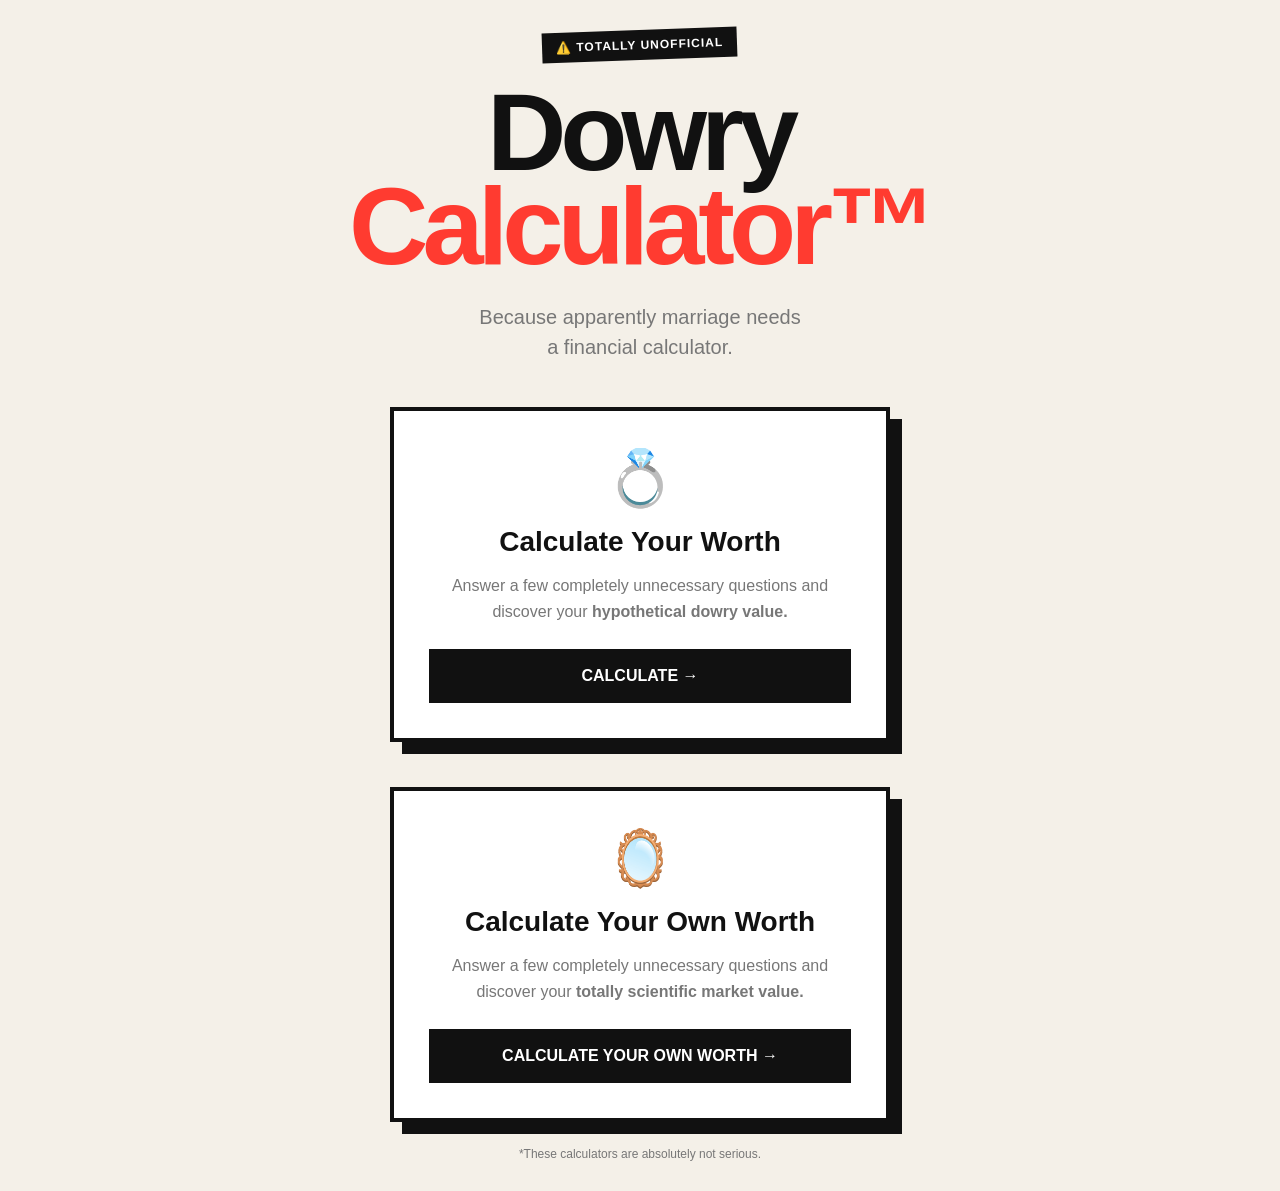
==== index.html @ a655a08d "updated" ====
<!DOCTYPE html>

<html lang="en">

<head>

    <meta charset="UTF-8">

    <meta name="viewport" content="width=device-width, initial-scale=1.0">

    <title>Dowry Calculator™</title>

    <link rel="stylesheet" href="style.css">

</head>

<body>

    <main class="container">


        <!-- LANDING PAGE -->

        <section id="landing" class="screen active">

            <div class="badge">
                ⚠️ TOTALLY UNOFFICIAL
            </div>

            <h1>
                Dowry<br>
                <span>Calculator™</span>
            </h1>

            <p class="subtitle">
                Because apparently marriage needs<br>
                a financial calculator.
            </p>


            <!-- DOWRY CALCULATOR CARD -->

            <div class="calculator-card">

                <div class="card-icon">
                    💍
                </div>

                <h2>
                    Calculate Your Worth
                </h2>

                <p>
                    Answer a few completely unnecessary questions

                    and discover your
                    <strong>hypothetical dowry value.</strong>
                </p>

                <button id="startBtn" class="primary-btn">
                    CALCULATE →
                </button>

            </div>


            <!-- FIND YOUR OWN WORTH CARD -->

            <div class="calculator-card">

                <div class="card-icon">
                    🪞
                </div>

                <h2>
                    Calculate Your Own Worth
                </h2>

                <p>
                    Answer a few completely unnecessary questions
                    and discover your
                    <strong>totally scientific market value.</strong>
                </p>

               <a href="./worth/index.html" class="primary-btn">
    CALCULATE YOUR OWN WORTH →
</a>

            </div>


            <p class="disclaimer">
                *These calculators are absolutely not serious.
            </p>

        </section>



        <!-- QUESTION PAGE -->

        <section id="quiz" class="screen">

            <div class="quiz-header">

                <span id="questionNumber">
                    01
                </span>

                <span id="progressText">
                    Question 1 of 5
                </span>

            </div>


            <div class="progress-bar">

                <div id="progress"></div>

            </div>


            <div class="question-card">

                <p class="question-category">
                    PERSONAL INFORMATION
                </p>

                <h2 id="question">
                    What is your profession?
                </h2>

                <div id="answers" class="answers">
                    <!-- Answers generated by JavaScript -->
                </div>

            </div>

        </section>



        <!-- CALCULATING PAGE -->

        <section id="calculating" class="screen">

            <div class="loading-icon">
                💰
            </div>

            <h2>
                Calculating...
            </h2>

            <div class="terminal">

                <p id="calculationText">
                    Initializing Dowry Engine...
                </p>

            </div>

            <div class="fake-progress">

                <div id="fakeProgress"></div>

            </div>

        </section>



        <!-- RESULT PAGE -->

        <section id="result" class="screen">

            <div class="result-card">

                <p class="result-label">
                    YOUR CALCULATED DOWRY
                </p>

                <div id="amount" class="amount">
                    ₹0
                </div>

                <p class="result-subtitle">

                    Congratulations. We have successfully
                    turned marriage into an Excel spreadsheet.

                </p>

                <div id="resultDetails" class="result-details">
                    <!-- Generated by JS -->
                </div>

                <button id="revealBtn" class="primary-btn">
                    WAIT... WHAT? →
                </button>

            </div>

        </section>



        <!-- FINAL REVEAL -->

        <section id="reveal" class="screen">

            <div class="reveal-content">

                <div class="warning">
                    🚨
                </div>

                <p class="small-title">
                    HOLD ON.
                </p>

                <h1>

                    You just<br>

                    calculated the<br>

                    <span>price of a human being.</span>

                </h1>


                <div class="final-message">

                    <h2>
                        ₹0
                    </h2>

                    <p>
                        That's the only acceptable dowry.
                    </p>

                </div>


                <p class="legal">

                    Dowry is illegal in India under the
                    Dowry Prohibition Act, 1961.

                </p>


                <button
                    onclick="location.reload()"
                    class="secondary-btn">

                    CALCULATE AGAIN

                </button>

            </div>

        </section>


    </main>


    <script src="script.js"></script>

</body>

</html>
---- style.css ----
* {
    margin: 0;
    padding: 0;
    box-sizing: border-box;
}

:root {
    --bg: #f4f0e8;
    --black: #111111;
    --white: #ffffff;
    --red: #ff3b30;
    --yellow: #ffd60a;
    --gray: #777777;
}

body {
    font-family: Arial, Helvetica, sans-serif;
    background: var(--bg);
    color: var(--black);
    min-height: 100vh;
}

.container {
    min-height: 100vh;
    display: flex;
    justify-content: center;
    align-items: center;
    padding: 30px;
}

.screen {
    display: none;
    width: 100%;
    max-width: 850px;
    text-align: center;
}

.screen.active {
    display: block;
}


/* LANDING */

.badge {
    display: inline-block;
    background: var(--black);
    color: var(--white);
    padding: 8px 14px;
    font-size: 12px;
    font-weight: bold;
    letter-spacing: 1px;
    margin-bottom: 25px;
    transform: rotate(-2deg);
}

h1 {
    font-size: clamp(55px, 10vw, 110px);
    line-height: 0.85;
    font-weight: 900;
    letter-spacing: -6px;
}

h1 span {
    color: var(--red);
}

.subtitle {
    margin-top: 30px;
    font-size: 20px;
    line-height: 1.5;
    color: var(--gray);
}

.calculator-card {
    background: var(--white);
    border: 4px solid var(--black);
    box-shadow: 12px 12px 0 var(--black);
    max-width: 500px;
    margin: 45px auto 25px;
    padding: 35px;
}

.card-icon {
    font-size: 55px;
    margin-bottom: 15px;
}

.calculator-card h2 {
    font-size: 28px;
    margin-bottom: 15px;
}

.calculator-card p {
    color: var(--gray);
    line-height: 1.6;
}

.primary-btn {
    margin-top: 25px;
    width: 100%;
    padding: 18px;
    background: var(--black);
    color: var(--white);
    border: none;
    font-size: 16px;
    font-weight: bold;
    cursor: pointer;
    transition: 0.15s ease;
}

.primary-btn:hover {
    background: var(--red);
    transform: translateY(-3px);
}

.disclaimer {
    color: var(--gray);
    font-size: 12px;
}


/* QUIZ */

.quiz-header {
    display: flex;
    justify-content: space-between;
    font-weight: bold;
    margin-bottom: 12px;
}

#questionNumber {
    font-size: 35px;
}

#progressText {
    color: var(--gray);
    align-self: center;
}

.progress-bar,
.fake-progress {
    width: 100%;
    height: 10px;
    background: #d6d1c7;
    margin-bottom: 50px;
    overflow: hidden;
}

#progress,
#fakeProgress {
    height: 100%;
    width: 20%;
    background: var(--black);
    transition: width 0.4s ease;
}

.question-card {
    background: var(--white);
    border: 4px solid var(--black);
    padding: 50px;
    box-shadow: 12px 12px 0 var(--black);
}

.question-category {
    font-size: 12px;
    font-weight: bold;
    color: var(--red);
    letter-spacing: 2px;
    margin-bottom: 20px;
}

.question-card h2 {
    font-size: clamp(30px, 5vw, 50px);
    margin-bottom: 40px;
}

.answers {
    display: grid;
    gap: 14px;
}

.answer-btn {
    padding: 18px;
    border: 3px solid var(--black);
    background: var(--white);
    text-align: left;
    font-size: 17px;
    font-weight: bold;
    cursor: pointer;
    transition: 0.15s ease;
}

.answer-btn:hover {
    background: var(--yellow);
    transform: translateX(6px);
}


/* CALCULATING */

.loading-icon {
    font-size: 80px;
    animation: bounce 0.8s infinite alternate;
}

@keyframes bounce {
    from {
        transform: translateY(0);
    }

    to {
        transform: translateY(-20px);
    }
}

#calculating h2 {
    font-size: 45px;
    margin: 25px 0;
}

.terminal {
    background: var(--black);
    color: #00ff66;
    padding: 25px;
    max-width: 600px;
    margin: auto;
    text-align: left;
    font-family: monospace;
    min-height: 60px;
}

.fake-progress {
    max-width: 600px;
    margin: 25px auto;
}

#fakeProgress {
    width: 0%;
    background: var(--red);
}


/* RESULT */

.result-card {
    background: var(--white);
    border: 4px solid var(--black);
    padding: 50px;
    box-shadow: 15px 15px 0 var(--black);
}

.result-label {
    font-size: 13px;
    font-weight: bold;
    letter-spacing: 3px;
    color: var(--gray);
}

.amount {
    font-size: clamp(55px, 12vw, 120px);
    font-weight: 900;
    margin: 20px 0;
    color: var(--red);
}

.result-subtitle {
    color: var(--gray);
    font-size: 18px;
}

.result-details {
    margin: 30px auto;
    max-width: 450px;
    text-align: left;
}

.detail {
    padding: 12px 0;
    border-bottom: 2px solid #ddd;
    display: flex;
    justify-content: space-between;
}


/* REVEAL */

#reveal {
    background: var(--black);
    color: var(--white);
    min-height: 90vh;
    padding: 50px 30px;
    align-items: center;
    justify-content: center;
}

#reveal.active {
    display: flex;
}

.warning {
    font-size: 70px;
    margin-bottom: 20px;
}

.small-title {
    color: var(--yellow);
    font-weight: bold;
    letter-spacing: 5px;
    margin-bottom: 25px;
}

.reveal-content h1 {
    font-size: clamp(45px, 8vw, 90px);
    letter-spacing: -4px;
}

.reveal-content h1 span {
    color: var(--red);
}

.final-message {
    margin: 45px auto;
    padding: 30px;
    max-width: 450px;
    border: 3px solid var(--white);
}

.final-message h2 {
    font-size: 70px;
    color: var(--yellow);
}

.final-message p {
    margin-top: 10px;
    font-size: 18px;
}

.legal {
    color: #aaa;
    max-width: 600px;
    margin: auto;
    line-height: 1.6;
}

.secondary-btn {
    margin-top: 30px;
    padding: 15px 25px;
    background: var(--white);
    color: var(--black);
    border: none;
    font-weight: bold;
    cursor: pointer;
}

.secondary-btn:hover {
    background: var(--yellow);
}


/* MOBILE */

@media (max-width: 600px) {

    .container {
        padding: 20px;
    }

    h1 {
        letter-spacing: -3px;
    }

    .calculator-card,
    .question-card,
    .result-card {
        padding: 25px;
        box-shadow: 7px 7px 0 var(--black);
    }

    .question-card h2 {
        margin-bottom: 25px;
    }

    .reveal-content h1 {
        letter-spacing: -2px;
    }
}

/* FIND YOUR OWN WORTH */

.worth-header {
    margin-bottom: 40px;
}

.worth-card {
    background: var(--white);
    border: 4px solid var(--black);
    box-shadow: 12px 12px 0 var(--black);
    max-width: 550px;
    margin: 0 auto 25px;
    padding: 40px;
}

.worth-icon {
    font-size: 65px;
    margin-bottom: 20px;
}

.worth-card h2 {
    font-size: 32px;
    margin-bottom: 15px;
}

.worth-card p {
    color: var(--gray);
    line-height: 1.6;
}

#worthResult .result-card {
    max-width: 700px;
    margin: auto;
}

@media (max-width: 600px) {

    .worth-card {
        padding: 25px;
        box-shadow: 7px 7px 0 var(--black);
    }

}
.primary-btn {
    display: block;
    text-decoration: none;
    text-align: center;
}
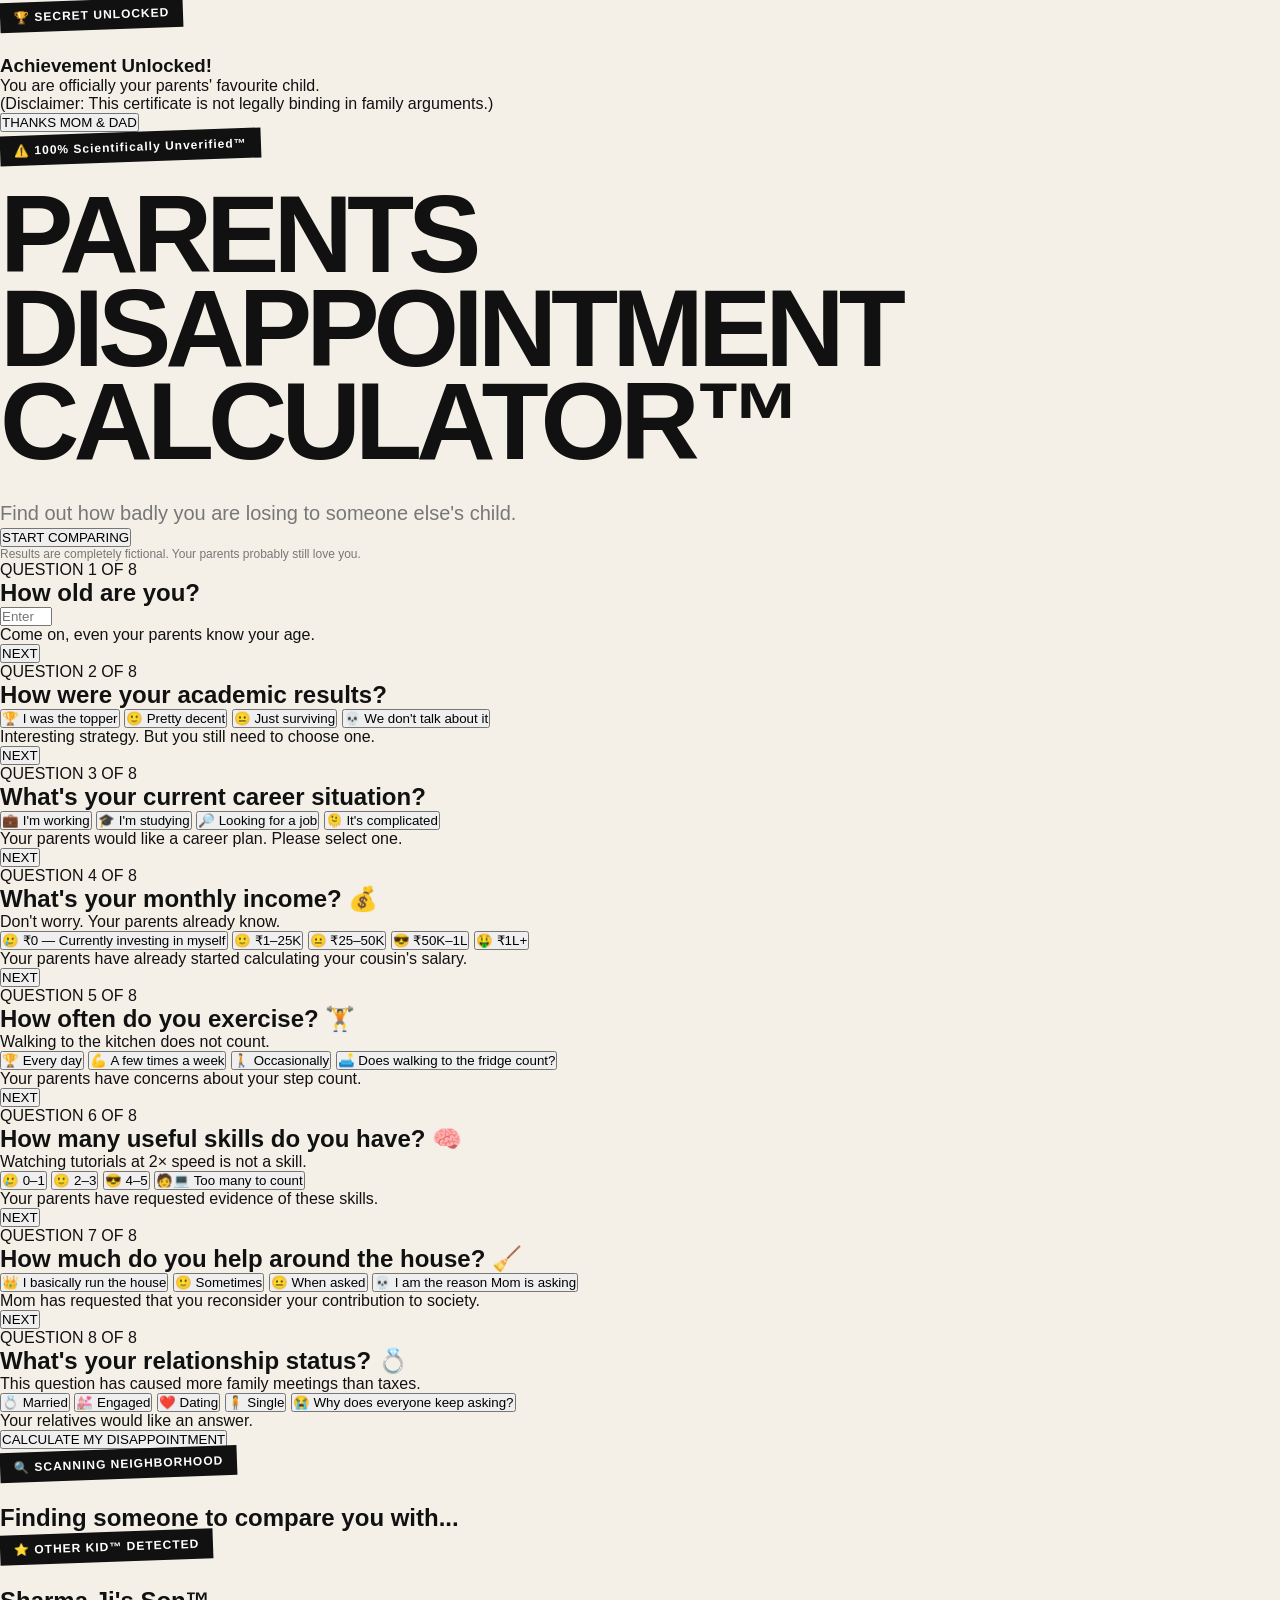
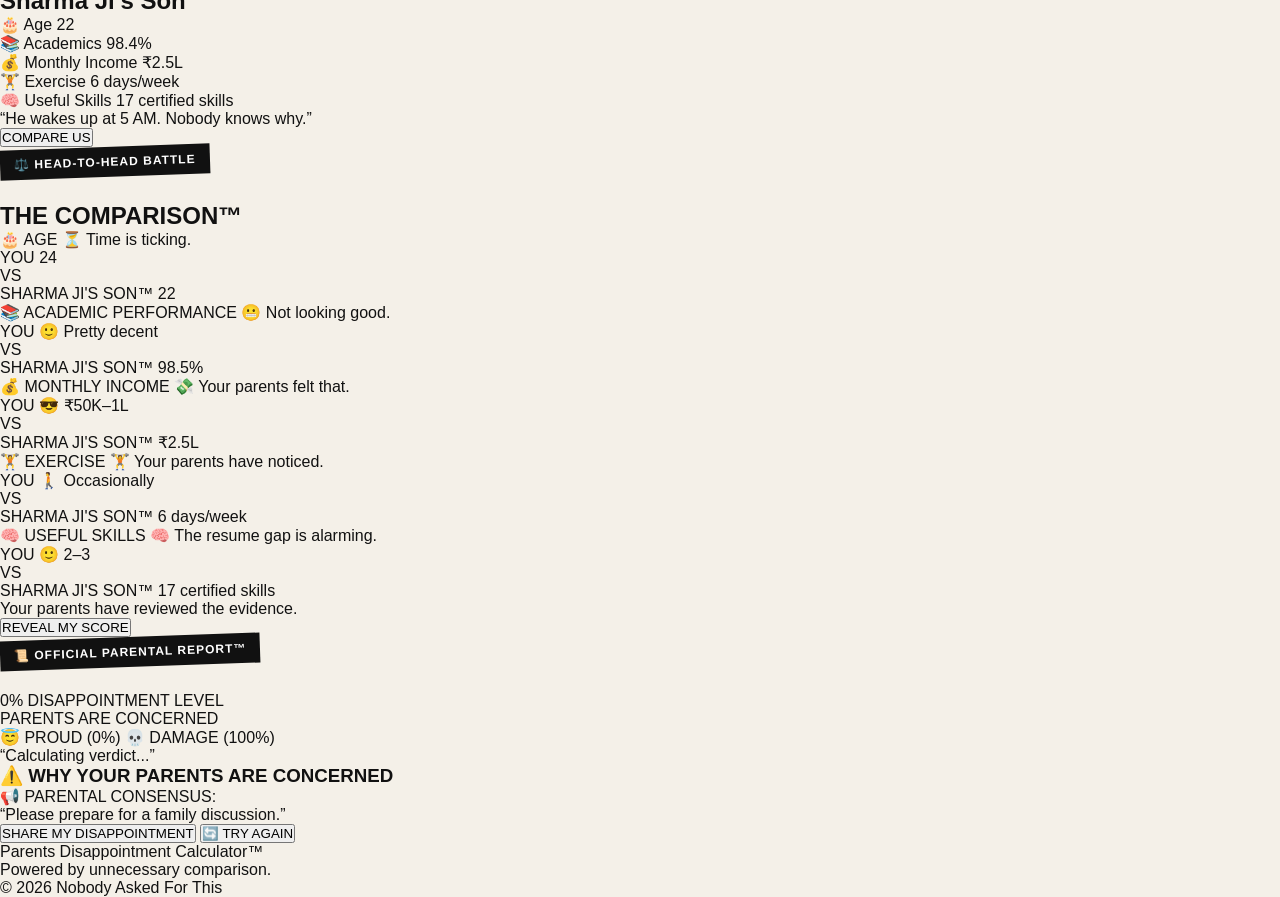
==== commit 6e5a6a17: "Updated index" ====
--- a/index.html
+++ b/index.html
@@ -1,276 +1,683 @@
 <!DOCTYPE html>
-
 <html lang="en">
-
 <head>
-
     <meta charset="UTF-8">
-
-    <meta name="viewport" content="width=device-width, initial-scale=1.0">
-
-    <title>Dowry Calculator™</title>
-
+    <meta name="viewport" content="width=device-width, initial-scale=1.0, maximum-scale=5.0">
+    <meta name="description" content="Parents Disappointment Calculator™ - Find out how badly you are losing to Sharma Ji's son.">
+    <title>Parents Disappointment Calculator™</title>
+    <!-- Chunky Brutalist Typography from Google Fonts with instant fallbacks -->
+    <link rel="preconnect" href="https://fonts.googleapis.com">
+    <link rel="preconnect" href="https://fonts.gstatic.com" crossorigin>
+    <link href="https://fonts.googleapis.com/css2?family=Archivo+Black&family=Plus+Jakarta+Sans:wght@600;700;800;900&display=swap" rel="stylesheet">
     <link rel="stylesheet" href="style.css">
-
+    <script src="script.js" defer></script>
 </head>
-
 <body>
-
-    <main class="container">
-
-
-        <!-- LANDING PAGE -->
-
-        <section id="landing" class="screen active">
-
+    <!-- Toast Notification Container -->
+    <div id="toast-container" class="toast-container" aria-live="polite" aria-atomic="true"></div>
+
+    <!-- Easter Egg Modal -->
+    <div id="easter-egg-modal" class="modal-backdrop hidden" role="dialog" aria-modal="true" aria-labelledby="easter-title">
+        <div class="modal-card">
             <div class="badge">
-                ⚠️ TOTALLY UNOFFICIAL
-            </div>
-
-            <h1>
-                Dowry<br>
-                <span>Calculator™</span>
+                <span class="badge-icon">🏆</span>
+                <span>SECRET UNLOCKED</span>
+            </div>
+            <h3 id="easter-title" class="easter-title">Achievement Unlocked!</h3>
+            <p class="easter-text">You are officially your parents' favourite child.</p>
+            <p class="easter-subtext">(Disclaimer: This certificate is not legally binding in family arguments.)</p>
+            <button id="close-modal-btn" class="btn-primary modal-close-btn" type="button">
+                THANKS MOM & DAD
+            </button>
+        </div>
+    </div>
+
+    <!-- Main Card Container -->
+    <main class="card">
+        
+        <!-- ================= 1. LANDING PAGE VIEW ================= -->
+        <section id="landing-view" class="view">
+            <!-- Small badge at the top -->
+            <div class="badge">
+                <span class="badge-icon">⚠️</span>
+                <span>100% Scientifically Unverified™</span>
+            </div>
+
+            <!-- Main heading (Clickable for Easter Egg) -->
+            <h1 id="main-brand-title" class="heading clickable-brand" title="Click 5 times for a secret...">
+                PARENTS DISAPPOINTMENT CALCULATOR™
             </h1>
 
-            <p class="subtitle">
-                Because apparently marriage needs<br>
-                a financial calculator.
-            </p>
-
-
-            <!-- DOWRY CALCULATOR CARD -->
-
-            <div class="calculator-card">
-
-                <div class="card-icon">
-                    💍
-                </div>
-
-                <h2>
-                    Calculate Your Worth
-                </h2>
-
-                <p>
-                    Answer a few completely unnecessary questions
-
-                    and discover your
-                    <strong>hypothetical dowry value.</strong>
+            <!-- Subtitle -->
+            <p class="subtitle">Find out how badly you are losing to someone else's child.</p>
+
+            <!-- Large primary button -->
+            <div class="button-wrapper">
+                <button id="start-btn" class="btn-primary" type="button">
+                    START COMPARING
+                </button>
+            </div>
+
+            <!-- Small disclaimer near the bottom -->
+            <p class="disclaimer">
+                Results are completely fictional. Your parents probably still love you.
+            </p>
+        </section>
+
+        <!-- ================= 2. QUESTION 1 VIEW ================= -->
+        <section id="q1-view" class="view hidden">
+            <!-- Progress indicator -->
+            <div class="progress-badge">QUESTION 1 OF 8</div>
+
+            <!-- Main question -->
+            <h2 class="question-title">How old are you?</h2>
+
+            <!-- Numeric Input Area -->
+            <div class="input-group">
+                <input 
+                    type="number" 
+                    id="age-input" 
+                    class="text-input" 
+                    placeholder="Enter your age" 
+                    min="1" 
+                    max="120"
+                    inputmode="numeric"
+                    aria-label="Your Age"
+                />
+                
+                <!-- Friendly error message -->
+                <p id="q1-error" class="error-msg hidden" role="alert">
+                    Come on, even your parents know your age.
                 </p>
-
-                <button id="startBtn" class="primary-btn">
-                    CALCULATE →
-                </button>
-
-            </div>
-
-
-            <!-- FIND YOUR OWN WORTH CARD -->
-
-            <div class="calculator-card">
-
-                <div class="card-icon">
-                    🪞
-                </div>
-
-                <h2>
-                    Calculate Your Own Worth
-                </h2>
-
-                <p>
-                    Answer a few completely unnecessary questions
-                    and discover your
-                    <strong>totally scientific market value.</strong>
+            </div>
+
+            <!-- Next button for Q1 -->
+            <div class="button-wrapper">
+                <button id="q1-next-btn" class="btn-primary" type="button">
+                    NEXT
+                </button>
+            </div>
+        </section>
+
+        <!-- ================= 3. QUESTION 2 VIEW ================= -->
+        <section id="q2-view" class="view hidden">
+            <!-- Progress indicator -->
+            <div class="progress-badge">QUESTION 2 OF 8</div>
+
+            <!-- Main question -->
+            <h2 class="question-title">How were your academic results?</h2>
+
+            <!-- Selectable Option Cards -->
+            <div class="options-container" id="academics-options" role="radiogroup" aria-label="Academic Results">
+                <button type="button" class="option-card" data-value="🏆 I was the topper" role="radio" aria-checked="false">
+                    <span class="option-icon">🏆</span>
+                    <span class="option-label">I was the topper</span>
+                </button>
+
+                <button type="button" class="option-card" data-value="🙂 Pretty decent" role="radio" aria-checked="false">
+                    <span class="option-icon">🙂</span>
+                    <span class="option-label">Pretty decent</span>
+                </button>
+
+                <button type="button" class="option-card" data-value="😐 Just surviving" role="radio" aria-checked="false">
+                    <span class="option-icon">😐</span>
+                    <span class="option-label">Just surviving</span>
+                </button>
+
+                <button type="button" class="option-card" data-value="💀 We don't talk about it" role="radio" aria-checked="false">
+                    <span class="option-icon">💀</span>
+                    <span class="option-label">We don't talk about it</span>
+                </button>
+            </div>
+
+            <!-- Error message for Q2 -->
+            <p id="q2-error" class="error-msg hidden" role="alert">
+                Interesting strategy. But you still need to choose one.
+            </p>
+
+            <!-- Next button for Q2 -->
+            <div class="button-wrapper">
+                <button id="q2-next-btn" class="btn-primary" type="button">
+                    NEXT
+                </button>
+            </div>
+        </section>
+
+        <!-- ================= 4. QUESTION 3 VIEW ================= -->
+        <section id="q3-view" class="view hidden">
+            <!-- Progress indicator -->
+            <div class="progress-badge">QUESTION 3 OF 8</div>
+
+            <!-- Main question -->
+            <h2 class="question-title">What's your current career situation?</h2>
+
+            <!-- Selectable Option Cards -->
+            <div class="options-container" id="career-options" role="radiogroup" aria-label="Career Situation">
+                <button type="button" class="option-card" data-value="💼 I'm working" role="radio" aria-checked="false">
+                    <span class="option-icon">💼</span>
+                    <span class="option-label">I'm working</span>
+                </button>
+
+                <button type="button" class="option-card" data-value="🎓 I'm studying" role="radio" aria-checked="false">
+                    <span class="option-icon">🎓</span>
+                    <span class="option-label">I'm studying</span>
+                </button>
+
+                <button type="button" class="option-card" data-value="🔎 Looking for a job" role="radio" aria-checked="false">
+                    <span class="option-icon">🔎</span>
+                    <span class="option-label">Looking for a job</span>
+                </button>
+
+                <button type="button" class="option-card" data-value="🫠 It's complicated" role="radio" aria-checked="false">
+                    <span class="option-icon">🫠</span>
+                    <span class="option-label">It's complicated</span>
+                </button>
+            </div>
+
+            <!-- Error message for Q3 -->
+            <p id="q3-error" class="error-msg hidden" role="alert">
+                Your parents would like a career plan. Please select one.
+            </p>
+
+            <!-- Next button for Q3 -->
+            <div class="button-wrapper">
+                <button id="q3-next-btn" class="btn-primary" type="button">
+                    NEXT
+                </button>
+            </div>
+        </section>
+
+        <!-- ================= 5. QUESTION 4 VIEW ================= -->
+        <section id="q4-view" class="view hidden">
+            <!-- Progress indicator -->
+            <div class="progress-badge">QUESTION 4 OF 8</div>
+
+            <!-- Main question -->
+            <h2 class="question-title">What's your monthly income? 💰</h2>
+            <p class="question-microcopy">Don't worry. Your parents already know.</p>
+
+            <!-- Selectable Option Cards -->
+            <div class="options-container" id="income-options" role="radiogroup" aria-label="Monthly Income">
+                <button type="button" class="option-card" data-value="🥲 ₹0 — Currently investing in myself" role="radio" aria-checked="false">
+                    <span class="option-icon">🥲</span>
+                    <span class="option-label">₹0 — Currently investing in myself</span>
+                </button>
+
+                <button type="button" class="option-card" data-value="🙂 ₹1–25K" role="radio" aria-checked="false">
+                    <span class="option-icon">🙂</span>
+                    <span class="option-label">₹1–25K</span>
+                </button>
+
+                <button type="button" class="option-card" data-value="😐 ₹25–50K" role="radio" aria-checked="false">
+                    <span class="option-icon">😐</span>
+                    <span class="option-label">₹25–50K</span>
+                </button>
+
+                <button type="button" class="option-card" data-value="😎 ₹50K–1L" role="radio" aria-checked="false">
+                    <span class="option-icon">😎</span>
+                    <span class="option-label">₹50K–1L</span>
+                </button>
+
+                <button type="button" class="option-card" data-value="🤑 ₹1L+" role="radio" aria-checked="false">
+                    <span class="option-icon">🤑</span>
+                    <span class="option-label">₹1L+</span>
+                </button>
+            </div>
+
+            <!-- Error message for Q4 -->
+            <p id="q4-error" class="error-msg hidden" role="alert">
+                Your parents have already started calculating your cousin's salary.
+            </p>
+
+            <!-- Next button for Q4 -->
+            <div class="button-wrapper">
+                <button id="q4-next-btn" class="btn-primary" type="button">
+                    NEXT
+                </button>
+            </div>
+        </section>
+
+        <!-- ================= 6. QUESTION 5 VIEW ================= -->
+        <section id="q5-view" class="view hidden">
+            <!-- Progress indicator -->
+            <div class="progress-badge">QUESTION 5 OF 8</div>
+
+            <!-- Main question -->
+            <h2 class="question-title">How often do you exercise? 🏋️</h2>
+            <p class="question-microcopy">Walking to the kitchen does not count.</p>
+
+            <!-- Selectable Option Cards -->
+            <div class="options-container" id="fitness-options" role="radiogroup" aria-label="Exercise Frequency">
+                <button type="button" class="option-card" data-value="🏆 Every day" role="radio" aria-checked="false">
+                    <span class="option-icon">🏆</span>
+                    <span class="option-label">Every day</span>
+                </button>
+
+                <button type="button" class="option-card" data-value="💪 A few times a week" role="radio" aria-checked="false">
+                    <span class="option-icon">💪</span>
+                    <span class="option-label">A few times a week</span>
+                </button>
+
+                <button type="button" class="option-card" data-value="🚶 Occasionally" role="radio" aria-checked="false">
+                    <span class="option-icon">🚶</span>
+                    <span class="option-label">Occasionally</span>
+                </button>
+
+                <button type="button" class="option-card" data-value="🛋️ Does walking to the fridge count?" role="radio" aria-checked="false">
+                    <span class="option-icon">🛋️</span>
+                    <span class="option-label">Does walking to the fridge count?</span>
+                </button>
+            </div>
+
+            <!-- Error message for Q5 -->
+            <p id="q5-error" class="error-msg hidden" role="alert">
+                Your parents have concerns about your step count.
+            </p>
+
+            <!-- Next button for Q5 -->
+            <div class="button-wrapper">
+                <button id="q5-next-btn" class="btn-primary" type="button">
+                    NEXT
+                </button>
+            </div>
+        </section>
+
+        <!-- ================= 7. QUESTION 6 VIEW ================= -->
+        <section id="q6-view" class="view hidden">
+            <!-- Progress indicator -->
+            <div class="progress-badge">QUESTION 6 OF 8</div>
+
+            <!-- Main question -->
+            <h2 class="question-title">How many useful skills do you have? 🧠</h2>
+            <p class="question-microcopy">Watching tutorials at 2× speed is not a skill.</p>
+
+            <!-- Selectable Option Cards -->
+            <div class="options-container" id="skills-options" role="radiogroup" aria-label="Useful Skills">
+                <button type="button" class="option-card" data-value="🥲 0–1" role="radio" aria-checked="false">
+                    <span class="option-icon">🥲</span>
+                    <span class="option-label">0–1</span>
+                </button>
+
+                <button type="button" class="option-card" data-value="🙂 2–3" role="radio" aria-checked="false">
+                    <span class="option-icon">🙂</span>
+                    <span class="option-label">2–3</span>
+                </button>
+
+                <button type="button" class="option-card" data-value="😎 4–5" role="radio" aria-checked="false">
+                    <span class="option-icon">😎</span>
+                    <span class="option-label">4–5</span>
+                </button>
+
+                <button type="button" class="option-card" data-value="🧑💻 Too many to count" role="radio" aria-checked="false">
+                    <span class="option-icon">🧑💻</span>
+                    <span class="option-label">Too many to count</span>
+                </button>
+            </div>
+
+            <!-- Error message for Q6 -->
+            <p id="q6-error" class="error-msg hidden" role="alert">
+                Your parents have requested evidence of these skills.
+            </p>
+
+            <!-- Next button for Q6 -->
+            <div class="button-wrapper">
+                <button id="q6-next-btn" class="btn-primary" type="button">
+                    NEXT
+                </button>
+            </div>
+        </section>
+
+        <!-- ================= 8. QUESTION 7 VIEW ================= -->
+        <section id="q7-view" class="view hidden">
+            <!-- Progress indicator -->
+            <div class="progress-badge">QUESTION 7 OF 8</div>
+
+            <!-- Main question -->
+            <h2 class="question-title">How much do you help around the house? 🧹</h2>
+
+            <!-- Selectable Option Cards -->
+            <div class="options-container" id="household-options" role="radiogroup" aria-label="Household Help">
+                <button type="button" class="option-card" data-value="👑 I basically run the house" role="radio" aria-checked="false">
+                    <span class="option-icon">👑</span>
+                    <span class="option-label">I basically run the house</span>
+                </button>
+
+                <button type="button" class="option-card" data-value="🙂 Sometimes" role="radio" aria-checked="false">
+                    <span class="option-icon">🙂</span>
+                    <span class="option-label">Sometimes</span>
+                </button>
+
+                <button type="button" class="option-card" data-value="😐 When asked" role="radio" aria-checked="false">
+                    <span class="option-icon">😐</span>
+                    <span class="option-label">When asked</span>
+                </button>
+
+                <button type="button" class="option-card" data-value="💀 I am the reason Mom is asking" role="radio" aria-checked="false">
+                    <span class="option-icon">💀</span>
+                    <span class="option-label">I am the reason Mom is asking</span>
+                </button>
+            </div>
+
+            <!-- Error message for Q7 -->
+            <p id="q7-error" class="error-msg hidden" role="alert">
+                Mom has requested that you reconsider your contribution to society.
+            </p>
+
+            <!-- Next button for Q7 -->
+            <div class="button-wrapper">
+                <button id="q7-next-btn" class="btn-primary" type="button">
+                    NEXT
+                </button>
+            </div>
+        </section>
+
+        <!-- ================= 9. QUESTION 8 VIEW ================= -->
+        <section id="q8-view" class="view hidden">
+            <!-- Progress indicator -->
+            <div class="progress-badge">QUESTION 8 OF 8</div>
+
+            <!-- Main question -->
+            <h2 class="question-title">What's your relationship status? 💍</h2>
+            <p class="question-microcopy">This question has caused more family meetings than taxes.</p>
+
+            <!-- Selectable Option Cards -->
+            <div class="options-container" id="relationship-options" role="radiogroup" aria-label="Relationship Status">
+                <button type="button" class="option-card" data-value="💍 Married" role="radio" aria-checked="false">
+                    <span class="option-icon">💍</span>
+                    <span class="option-label">Married</span>
+                </button>
+
+                <button type="button" class="option-card" data-value="💒 Engaged" role="radio" aria-checked="false">
+                    <span class="option-icon">💒</span>
+                    <span class="option-label">Engaged</span>
+                </button>
+
+                <button type="button" class="option-card" data-value="❤️ Dating" role="radio" aria-checked="false">
+                    <span class="option-icon">❤️</span>
+                    <span class="option-label">Dating</span>
+                </button>
+
+                <button type="button" class="option-card" data-value="🧍 Single" role="radio" aria-checked="false">
+                    <span class="option-icon">🧍</span>
+                    <span class="option-label">Single</span>
+                </button>
+
+                <button type="button" class="option-card" data-value="😭 Why does everyone keep asking?" role="radio" aria-checked="false">
+                    <span class="option-icon">😭</span>
+                    <span class="option-label">Why does everyone keep asking?</span>
+                </button>
+            </div>
+
+            <!-- Error message for Q8 -->
+            <p id="q8-error" class="error-msg hidden" role="alert">
+                Your relatives would like an answer.
+            </p>
+
+            <!-- Calculate Button -->
+            <div class="button-wrapper">
+                <button id="calculate-btn" class="btn-primary" type="button">
+                    CALCULATE MY DISAPPOINTMENT
+                </button>
+            </div>
+        </section>
+
+        <!-- ================= 10. LOADING / SEARCHING VIEW ================= -->
+        <section id="loading-view" class="view hidden" aria-live="polite">
+            <div class="badge">
+                <span class="badge-icon">🔍</span>
+                <span>SCANNING NEIGHBORHOOD</span>
+            </div>
+
+            <h2 class="question-title">Finding someone to compare you with...</h2>
+            
+            <div class="spinner" aria-hidden="true"></div>
+        </section>
+
+        <!-- ================= 11. OTHER KID™ COMPARISON VIEW ================= -->
+        <section id="other-kid-view" class="view hidden">
+            <!-- Top badge -->
+            <div class="badge">
+                <span class="badge-icon">⭐</span>
+                <span>OTHER KID™ DETECTED</span>
+            </div>
+
+            <!-- Fictional Character Name -->
+            <h2 id="rival-name" class="heading rival-title">Sharma Ji's Son™</h2>
+
+            <!-- Exaggerated Stats Grid -->
+            <div class="stats-grid">
+                <div class="stat-card">
+                    <span class="stat-label">🎂 Age</span>
+                    <span id="rival-age" class="stat-value">22</span>
+                </div>
+                <div class="stat-card">
+                    <span class="stat-label">📚 Academics</span>
+                    <span id="rival-academics" class="stat-value">98.4%</span>
+                </div>
+                <div class="stat-card">
+                    <span class="stat-label">💰 Monthly Income</span>
+                    <span id="rival-income" class="stat-value">₹2.5L</span>
+                </div>
+                <div class="stat-card">
+                    <span class="stat-label">🏋️ Exercise</span>
+                    <span id="rival-exercise" class="stat-value">6 days/week</span>
+                </div>
+                <div class="stat-card stat-card-wide">
+                    <span class="stat-label">🧠 Useful Skills</span>
+                    <span id="rival-skills" class="stat-value">17 certified skills</span>
+                </div>
+            </div>
+
+            <!-- Humorous Commentary Box -->
+            <div class="humor-quote">
+                <p id="rival-quote">“He wakes up at 5 AM. Nobody knows why.”</p>
+            </div>
+
+            <!-- Compare Us Action Button -->
+            <div class="button-wrapper">
+                <button id="compare-btn" class="btn-primary" type="button">
+                    COMPARE US
+                </button>
+            </div>
+        </section>
+
+        <!-- ================= 12. THE COMPARISON™ SCREEN ================= -->
+        <section id="comparison-view" class="view hidden">
+            <!-- Top badge -->
+            <div class="badge">
+                <span class="badge-icon">⚖️</span>
+                <span>HEAD-TO-HEAD BATTLE</span>
+            </div>
+
+            <!-- Main Heading -->
+            <h2 class="heading">THE COMPARISON™</h2>
+
+            <!-- Comparison Cards List -->
+            <div class="comparison-list">
+                
+                <!-- Category 1: Age -->
+                <div class="comp-item">
+                    <div class="comp-item-header">
+                        <span class="comp-cat-title">🎂 AGE</span>
+                        <span id="react-age" class="comp-reaction">⏳ Time is ticking.</span>
+                    </div>
+                    <div class="comp-cols">
+                        <div class="comp-col comp-you">
+                            <span class="comp-badge">YOU</span>
+                            <span id="comp-you-age" class="comp-data">24</span>
+                        </div>
+                        <div class="comp-vs">VS</div>
+                        <div class="comp-col comp-rival">
+                            <span id="comp-rival-badge-age" class="comp-badge rival-badge">SHARMA JI'S SON™</span>
+                            <span id="comp-rival-age" class="comp-data">22</span>
+                        </div>
+                    </div>
+                </div>
+
+                <!-- Category 2: Academic Performance -->
+                <div class="comp-item">
+                    <div class="comp-item-header">
+                        <span class="comp-cat-title">📚 ACADEMIC PERFORMANCE</span>
+                        <span id="react-academics" class="comp-reaction">😬 Not looking good.</span>
+                    </div>
+                    <div class="comp-cols">
+                        <div class="comp-col comp-you">
+                            <span class="comp-badge">YOU</span>
+                            <span id="comp-you-academics" class="comp-data">🙂 Pretty decent</span>
+                        </div>
+                        <div class="comp-vs">VS</div>
+                        <div class="comp-col comp-rival">
+                            <span id="comp-rival-badge-academics" class="comp-badge rival-badge">SHARMA JI'S SON™</span>
+                            <span id="comp-rival-academics" class="comp-data">98.5%</span>
+                        </div>
+                    </div>
+                </div>
+
+                <!-- Category 3: Monthly Income -->
+                <div class="comp-item">
+                    <div class="comp-item-header">
+                        <span class="comp-cat-title">💰 MONTHLY INCOME</span>
+                        <span id="react-income" class="comp-reaction">💸 Your parents felt that.</span>
+                    </div>
+                    <div class="comp-cols">
+                        <div class="comp-col comp-you">
+                            <span class="comp-badge">YOU</span>
+                            <span id="comp-you-income" class="comp-data">😎 ₹50K–1L</span>
+                        </div>
+                        <div class="comp-vs">VS</div>
+                        <div class="comp-col comp-rival">
+                            <span id="comp-rival-badge-income" class="comp-badge rival-badge">SHARMA JI'S SON™</span>
+                            <span id="comp-rival-income" class="comp-data">₹2.5L</span>
+                        </div>
+                    </div>
+                </div>
+
+                <!-- Category 4: Exercise -->
+                <div class="comp-item">
+                    <div class="comp-item-header">
+                        <span class="comp-cat-title">🏋️ EXERCISE</span>
+                        <span id="react-exercise" class="comp-reaction">🏋️ Your parents have noticed.</span>
+                    </div>
+                    <div class="comp-cols">
+                        <div class="comp-col comp-you">
+                            <span class="comp-badge">YOU</span>
+                            <span id="comp-you-fitness" class="comp-data">🚶 Occasionally</span>
+                        </div>
+                        <div class="comp-vs">VS</div>
+                        <div class="comp-col comp-rival">
+                            <span id="comp-rival-badge-exercise" class="comp-badge rival-badge">SHARMA JI'S SON™</span>
+                            <span id="comp-rival-exercise" class="comp-data">6 days/week</span>
+                        </div>
+                    </div>
+                </div>
+
+                <!-- Category 5: Number of Skills -->
+                <div class="comp-item">
+                    <div class="comp-item-header">
+                        <span class="comp-cat-title">🧠 USEFUL SKILLS</span>
+                        <span id="react-skills" class="comp-reaction">🧠 The resume gap is alarming.</span>
+                    </div>
+                    <div class="comp-cols">
+                        <div class="comp-col comp-you">
+                            <span class="comp-badge">YOU</span>
+                            <span id="comp-you-skills" class="comp-data">🙂 2–3</span>
+                        </div>
+                        <div class="comp-vs">VS</div>
+                        <div class="comp-col comp-rival">
+                            <span id="comp-rival-badge-skills" class="comp-badge rival-badge">SHARMA JI'S SON™</span>
+                            <span id="comp-rival-skills" class="comp-data">17 certified skills</span>
+                        </div>
+                    </div>
+                </div>
+
+            </div>
+
+            <!-- Evidence Statement -->
+            <p class="evidence-text">Your parents have reviewed the evidence.</p>
+
+            <!-- Reveal Score Button -->
+            <div class="button-wrapper">
+                <button id="reveal-btn" class="btn-primary" type="button">
+                    REVEAL MY SCORE
+                </button>
+            </div>
+        </section>
+
+        <!-- ================= 13. OFFICIAL PARENTAL REPORT™ (FINAL RESULTS) ================= -->
+        <section id="results-view" class="view hidden">
+            <!-- Top badge -->
+            <div class="badge">
+                <span class="badge-icon">📜</span>
+                <span>OFFICIAL PARENTAL REPORT™</span>
+            </div>
+
+            <!-- Big Score & Category Card -->
+            <div class="score-display-card">
+                <div class="score-number-wrapper">
+                    <span id="final-score-number" class="score-big-number">0%</span>
+                    <span class="score-subtext">DISAPPOINTMENT LEVEL</span>
+                </div>
+
+                <div id="final-score-category" class="category-pill">
+                    PARENTS ARE CONCERNED
+                </div>
+            </div>
+
+            <!-- Disappointment Meter / Progress Bar -->
+            <div class="meter-box">
+                <div class="meter-labels">
+                    <span>😇 PROUD (0%)</span>
+                    <span>💀 DAMAGE (100%)</span>
+                </div>
+                <div class="meter-track" role="progressbar" aria-valuenow="0" aria-valuemin="0" aria-valuemax="100">
+                    <div id="meter-fill" class="meter-fill"></div>
+                </div>
+            </div>
+
+            <!-- Humorous Verdict / Explanation -->
+            <div class="verdict-card">
+                <p id="final-explanation" class="verdict-text">
+                    “Calculating verdict...”
                 </p>
-
-               <a href="./worth/index.html" class="primary-btn">
-    CALCULATE YOUR OWN WORTH →
-</a>
-
-            </div>
-
-
-            <p class="disclaimer">
-                *These calculators are absolutely not serious.
-            </p>
-
-        </section>
-
-
-
-        <!-- QUESTION PAGE -->
-
-        <section id="quiz" class="screen">
-
-            <div class="quiz-header">
-
-                <span id="questionNumber">
-                    01
-                </span>
-
-                <span id="progressText">
-                    Question 1 of 5
-                </span>
-
-            </div>
-
-
-            <div class="progress-bar">
-
-                <div id="progress"></div>
-
-            </div>
-
-
-            <div class="question-card">
-
-                <p class="question-category">
-                    PERSONAL INFORMATION
+            </div>
+
+            <!-- WHY YOUR PARENTS ARE CONCERNED Breakdown Section -->
+            <div class="breakdown-card">
+                <h3 class="breakdown-heading">⚠️ WHY YOUR PARENTS ARE CONCERNED</h3>
+                <div id="factors-list" class="factors-container">
+                    <!-- Populated dynamically via JS -->
+                </div>
+            </div>
+
+            <!-- Humorous Parent Reaction Banner -->
+            <div class="parent-reaction-banner">
+                <span class="reaction-tag">📢 PARENTAL CONSENSUS:</span>
+                <p id="parent-reaction-text" class="reaction-quote">
+                    “Please prepare for a family discussion.”
                 </p>
-
-                <h2 id="question">
-                    What is your profession?
-                </h2>
-
-                <div id="answers" class="answers">
-                    <!-- Answers generated by JavaScript -->
-                </div>
-
-            </div>
-
-        </section>
-
-
-
-        <!-- CALCULATING PAGE -->
-
-        <section id="calculating" class="screen">
-
-            <div class="loading-icon">
-                💰
-            </div>
-
-            <h2>
-                Calculating...
-            </h2>
-
-            <div class="terminal">
-
-                <p id="calculationText">
-                    Initializing Dowry Engine...
-                </p>
-
-            </div>
-
-            <div class="fake-progress">
-
-                <div id="fakeProgress"></div>
-
-            </div>
-
-        </section>
-
-
-
-        <!-- RESULT PAGE -->
-
-        <section id="result" class="screen">
-
-            <div class="result-card">
-
-                <p class="result-label">
-                    YOUR CALCULATED DOWRY
-                </p>
-
-                <div id="amount" class="amount">
-                    ₹0
-                </div>
-
-                <p class="result-subtitle">
-
-                    Congratulations. We have successfully
-                    turned marriage into an Excel spreadsheet.
-
-                </p>
-
-                <div id="resultDetails" class="result-details">
-                    <!-- Generated by JS -->
-                </div>
-
-                <button id="revealBtn" class="primary-btn">
-                    WAIT... WHAT? →
-                </button>
-
-            </div>
-
-        </section>
-
-
-
-        <!-- FINAL REVEAL -->
-
-        <section id="reveal" class="screen">
-
-            <div class="reveal-content">
-
-                <div class="warning">
-                    🚨
-                </div>
-
-                <p class="small-title">
-                    HOLD ON.
-                </p>
-
-                <h1>
-
-                    You just<br>
-
-                    calculated the<br>
-
-                    <span>price of a human being.</span>
-
-                </h1>
-
-
-                <div class="final-message">
-
-                    <h2>
-                        ₹0
-                    </h2>
-
-                    <p>
-                        That's the only acceptable dowry.
-                    </p>
-
-                </div>
-
-
-                <p class="legal">
-
-                    Dowry is illegal in India under the
-                    Dowry Prohibition Act, 1961.
-
-                </p>
-
-
-                <button
-                    onclick="location.reload()"
-                    class="secondary-btn">
-
-                    CALCULATE AGAIN
-
-                </button>
-
-            </div>
-
-        </section>
-
+            </div>
+
+            <!-- Share Feedback Alert -->
+            <p id="share-feedback" class="confirm-msg hidden" role="status"></p>
+
+            <!-- Action Buttons: Share & Try Again -->
+            <div class="results-actions">
+                <button id="share-btn" class="btn-primary" type="button">
+                    SHARE MY DISAPPOINTMENT
+                </button>
+                <button id="try-again-btn" class="btn-secondary" type="button">
+                    🔄 TRY AGAIN
+                </button>
+            </div>
+        </section>
+
+        <!-- ================= FOOTER ================= -->
+        <footer class="site-footer">
+            <p class="footer-title">Parents Disappointment Calculator™</p>
+            <p class="footer-tagline">Powered by unnecessary comparison.</p>
+            <p class="footer-copy">© 2026 Nobody Asked For This</p>
+        </footer>
 
     </main>
-
-
-    <script src="script.js"></script>
-
 </body>
-
 </html>
-
